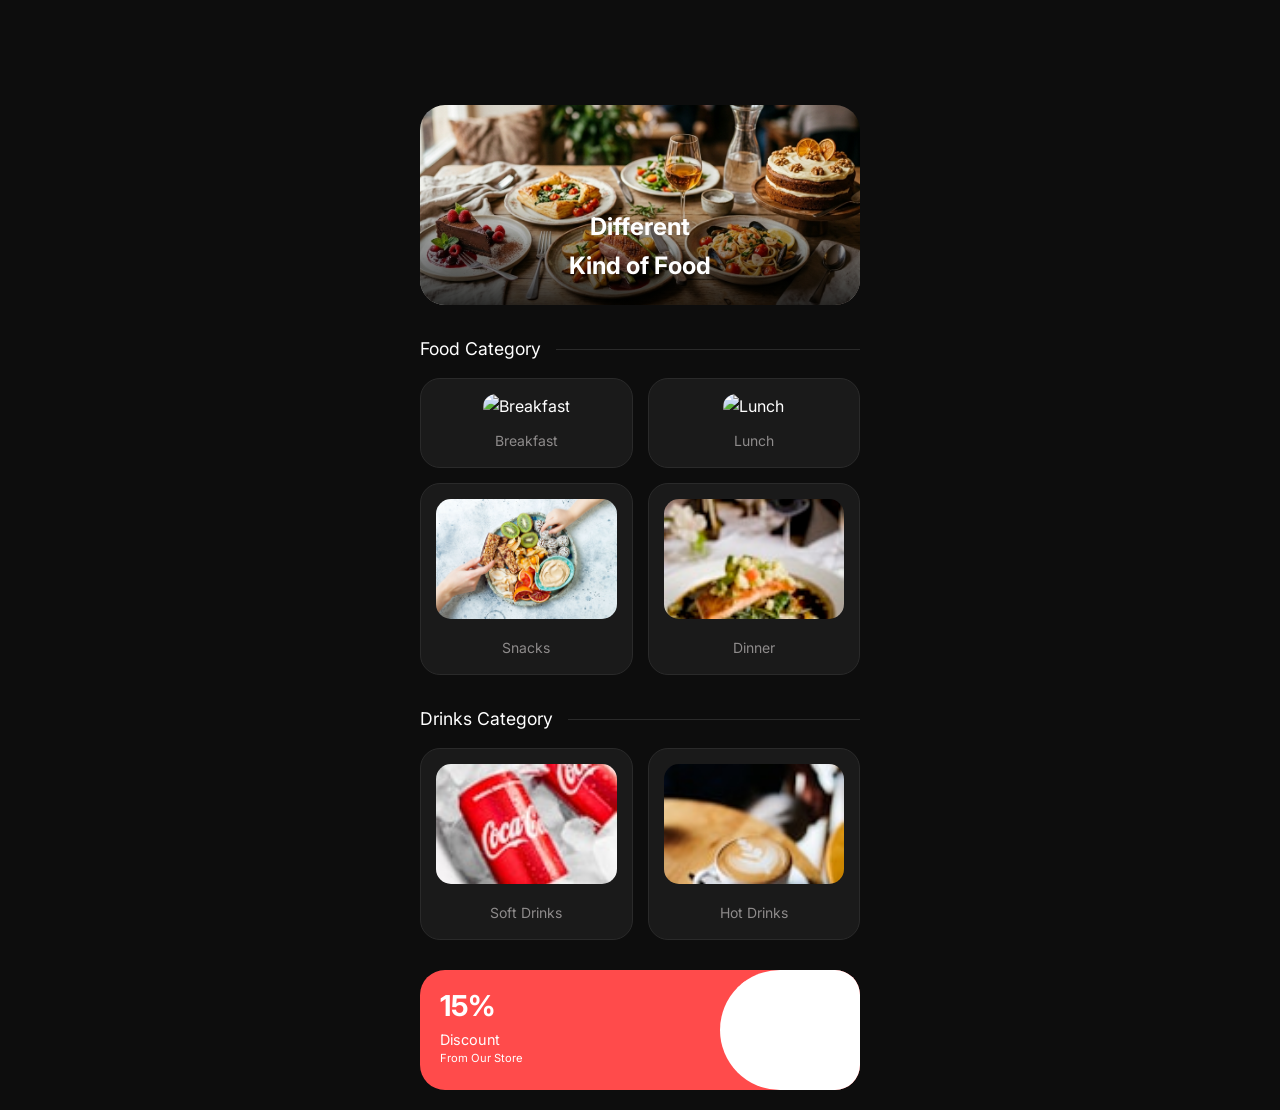
==== index.html @ 8e66bb7f "dashboard deleted" ====
<!DOCTYPE html>
<html lang="en">

<head>
    <meta charset="UTF-8">
    <meta name="viewport" content="width=device-width, initial-scale=1.0">
    <title>Food Bank - Digital Menu</title>
    <link rel="stylesheet" href="style.css">
</head>

<body>
    <div class="container">
        <header style="height: 60px;">
            <div class="back-icon" style="visibility: hidden;">←</div>
            <div class="logo-space" style="flex: 1;"></div>
            <div class="menu-space" style="width: 24px;"></div>
        </header>

        <section class="hero">
            <!-- Using the generated hero banner -->
            <img src="./assets/hero_food_banner.png" alt="Different Kind of Food">
            <div class="hero-overlay">
                <h1 class="hero-title">Different<br>Kind of Food</h1>
            </div>
        </section>

        <section class="category-section">
            <div class="section-title">Food Category</div>
            <!-- Breakfast & Lunch Row -->
            <div class="grid-wrapper two-cols" style="margin-bottom: 15px;">
                <div class="card food-item-grid" onclick="showModal('Breakfast')">
                    <img src="https://images.unsplash.com/photo-1533089860892-a7c6f0a88666?q=80&w=200&auto=format&fit=crop"
                        alt="Breakfast" class="img-fluid">
                    <p class="text-sm">Breakfast</p>
                </div>
                <div class="card food-item-grid" onclick="showModal('Lunch')">
                    <img src="https://images.unsplash.com/photo-1546069901-ba9599a7e63c?q=80&w=200&auto=format&fit=crop"
                        alt="Lunch" class="img-fluid">
                    <p class="text-sm">Lunch</p>
                </div>
            </div>
            <!-- Snacks & Dinner Row -->
            <div class="grid-wrapper two-cols">
                <div class="card food-item-grid" onclick="showModal('Snack')">
                    <img src="./Snack/1.jpg" alt="Snack" class="img-fluid">
                    <p class="text-sm">Snacks</p>
                </div>
                <div class="card food-item-grid" onclick="showModal('Dinner')">
                    <img src="./Dinner/1.jpg" alt="Dinner" class="img-fluid">
                    <p class="text-sm">Dinner</p>
                </div>
            </div>
        </section>

        <section class="category-section">
            <div class="section-title">Drinks Category</div>
            <div class="grid-wrapper two-cols">
                <div class="card food-item-grid" onclick="showModal('Soft Drinks')">
                    <img src="./Softdrink/1.jpg" alt="Soft" class="img-fluid">
                    <p class="text-sm">Soft Drinks</p>
                </div>
                <div class="card food-item-grid" onclick="showModal('Hot Drinks')">
                    <img src="./Hotdrink/1.jpg" alt="Hot" class="img-fluid">
                    <p class="text-sm">Hot Drinks</p>
                </div>
            </div>
        </section>
        <section class="discount-banner">
            <div class="discount-text">
                <h2>15%<br><span style="font-size: 0.9rem; font-weight: 400;">Discount</span></h2>
                <p style="font-size: 0.7rem;">From Our Store</p>
            </div>
            <div class="discount-img">
                <img src="https://images.unsplash.com/photo-1517741991040-91338b176129?q=80&w=200&auto=format&fit=crop"
                    alt="Pancakes">
            </div>
        </section>
    </div>

    <!-- Modal -->
    <div id="categoryModal" class="modal-overlay">
        <div class="modal-content">
            <span class="modal-close" onclick="closeModal()">&times;</span>
            <h2 id="modalTitle" class="modal-title">Category Title</h2>
            <div id="modalItems" class="modal-item-list">
                <!-- Items injected here -->
            </div>
        </div>
    </div>


    <script type="module">
        import { db, ref, push, set } from './firebase-config.js';

        const menuData = {
            'Breakfast': [
                { name: 'Classic Pancakes', price: '$12.00', img: './Breakfast/1.jpg' },
                { name: 'Omelet Special', price: '$10.00', img: './Breakfast/1.jpg' },
                { name: 'Omelet Special', price: '$10.00', img: './Breakfast/1.jpg' },
                { name: 'Omelet Special', price: '$10.00', img: './Breakfast/1.jpg' },
                { name: 'Omelet Special', price: '$10.00', img: './Breakfast/1.jpg' },
            ],
            'Lunch': [
                { name: 'Chicken Salad', price: '$15.00', img: './Lunch/1.jpg' },
                { name: 'Club Sandwich', price: '$14.00', img: './Lunch/1.jpg' },
                { name: 'Club Sandwich', price: '$14.00', img: './Lunch/1.jpg' },
                { name: 'Club Sandwich', price: '$14.00', img: './Lunch/1.jpg' },
                { name: 'Club Sandwich', price: '$14.00', img: './Lunch/1.jpg' },
            ],
            'Snack': [
                { name: 'French Fries', price: '$8.00', img: './Snack/1.jpg' },
                { name: 'Chicken Wings', price: '$12.00', img: './Snack/1.jpg' },
                { name: 'French Fries', price: '$8.00', img: './Snack/1.jpg' },
                { name: 'Chicken Wings', price: '$12.00', img: './Snack/1.jpg' },
                { name: 'French Fries', price: '$8.00', img: './Snack/1.jpg' },
                { name: 'Chicken Wings', price: '$12.00', img: './Snack/1.jpg' },
            ],
            'Dinner': [
                { name: 'Grilled Salmon', price: '$22.00', img: './Dinner/1.jpg' },
                { name: 'Steak Frites', price: '$28.00', img: './Dinner/1.jpg' },
                { name: 'Grilled Salmon', price: '$22.00', img: './Dinner/1.jpg' },
                { name: 'Steak Frites', price: '$28.00', img: './Dinner/1.jpg' },
                { name: 'Grilled Salmon', price: '$22.00', img: './Dinner/1.jpg' },
                { name: 'Steak Frites', price: '$28.00', img: './Dinner/1.jpg' },
            ],
            'Soft Drinks': [
                { name: 'Coca Cola', price: '$3.00', img: './Softdrink/1.jpg' },
                { name: 'Fresh Orange Juice', price: '$5.00', img: './Softdrink/1.jpg' },
                { name: 'Coca Cola', price: '$3.00', img: './Softdrink/1.jpg' },
                { name: 'Fresh Orange Juice', price: '$5.00', img: './Softdrink/1.jpg' },
                { name: 'Coca Cola', price: '$3.00', img: './Softdrink/1.jpg' },
                { name: 'Fresh Orange Juice', price: '$5.00', img: './Softdrink/1.jpg' },
            ],
            'Hot Drinks': [
                { name: 'Cappuccino', price: '$4.50', img: './Hotdrink/1.jpg' },
                { name: 'Earl Grey Tea', price: '$3.50', img: './Hotdrink/1.jpg' },
                { name: 'Cappuccino', price: '$4.50', img: './Hotdrink/1.jpg' },
                { name: 'Earl Grey Tea', price: '$3.50', img: './Hotdrink/1.jpg' },
                { name: 'Cappuccino', price: '$4.50', img: './Hotdrink/1.jpg' },
                { name: 'Earl Grey Tea', price: '$3.50', img: './Hotdrink/1.jpg' },
            ]
        };

        function showModal(category) {
            const modal = document.getElementById('categoryModal');
            const title = document.getElementById('modalTitle');
            const itemsContainer = document.getElementById('modalItems');

            title.innerText = category;
            itemsContainer.innerHTML = '';

            const items = menuData[category] || [];
            items.forEach(item => {
                const itemEl = document.createElement('div');
                itemEl.className = 'modal-item';
                itemEl.innerHTML = `
                    <img src="${item.img}" alt="${item.name}">
                    <div class="modal-item-info">
                        <p class="modal-item-name">${item.name}</p>
                        <p class="modal-item-price">${item.price}</p>
                    </div>
                    <button class="btn btn-primary btn-mini" style="width: auto;" onclick='placeOrder(${JSON.stringify(item)})'>Order</button>
                `;
                itemsContainer.appendChild(itemEl);
            });

            modal.style.display = 'flex';
        }

        async function placeOrder(item) {

            const orderNumber = Math.floor(1000 + Math.random() * 9000).toString();
            const order = {
                id: Date.now(),
                orderNumber: orderNumber,
                item: item.name,
                price: item.price,
                img: item.img,
                status: 'new',
                time: new Date().toLocaleTimeString(),
                timestamp: Date.now()
            };

            try {
                const ordersRef = ref(db, 'orders');
                const newOrderRef = push(ordersRef);
                await set(newOrderRef, order);

                showToast(`✅ Order #${orderNumber} placed successfully!`);
                closeModal();

            } catch (error) {
                console.error("Error placing order:", error);
                showToast("❌ Failed to place order.");
            }
        }

        function showToast(message) {
            let toast = document.querySelector('.order-toast');
            if (!toast) {
                toast = document.createElement('div');
                toast.className = 'order-toast';
                document.body.appendChild(toast);
            }
            toast.textContent = message;
            toast.classList.add('show');
            setTimeout(() => toast.classList.remove('show'), 3000);
        }


        function closeModal() {
            document.getElementById('categoryModal').style.display = 'none';
        }

        // Expose to global scope for HTML attributes
        window.showModal = showModal;
        window.placeOrder = placeOrder;
        window.closeModal = closeModal;


        // Close on overlay click
        window.onclick = function (event) {
            const modal = document.getElementById('categoryModal');
            if (event.target == modal) {
                closeModal();
            }
        }
    </script>
</body>

</html>
---- style.css ----
@import url('https://fonts.googleapis.com/css2?family=Inter:wght@300;400;500;600;700&display=swap');

:root {
    --bg-dark: #0D0D0D;
    --card-dark: #1A1A1A;
    --primary-red: #FF4B4B;
    --text-white: #FFFFFF;
    --text-gray: #8E8B8B;
    --border-color: #2A2A2A;
    --font-main: 'Inter', sans-serif;
}

* {
    margin: 0;
    padding: 0;
    box-sizing: border-box;
}

body {
    background-color: var(--bg-dark);
    color: var(--text-white);
    font-family: var(--font-main);
    line-height: 1.6;
    overflow-x: hidden;
    -webkit-font-smoothing: antialiased;
}

.container {
    max-width: 480px;
    margin: 0 auto;
    min-height: 100vh;
    padding: 20px;
    position: relative;
    background-color: var(--bg-dark);
}

/* Typography */
h1,
h2,
h3 {
    font-weight: 700;
}

.text-sm {
    font-size: 0.875rem;
    color: var(--text-gray);
}

/* Utilities */
.flex {
    display: flex;
}

.flex-col {
    flex-direction: column;
}

.justify-between {
    justify-content: space-between;
}

.align-center {
    align-items: center;
}

.gap-10 {
    gap: 10px;
}

.gap-20 {
    gap: 20px;
}

/* Buttons */
.btn {
    padding: 12px 24px;
    border-radius: 25px;
    border: none;
    cursor: pointer;
    font-weight: 600;
    transition: transform 0.2s, opacity 0.2s;
    text-align: center;
    width: 100%;
}

.btn:active {
    transform: scale(0.98);
}

.btn-primary {
    background-color: var(--primary-red);
    color: white;
}

.btn-secondary {
    background-color: white;
    color: var(--bg-dark);
}

.btn-mini {
    padding: 6px 12px;
    font-size: 0.75rem;
    width: auto;
}

/* Cards */
.card {
    background-color: var(--card-dark);
    border-radius: 20px;
    padding: 15px;
    border: 1px solid var(--border-color);
}

.img-fluid {
    width: 100%;
    height: auto;
    object-fit: cover;
    border-radius: 15px;
}

/* Header */
header {
    display: flex;
    justify-content: space-between;
    align-items: center;
    margin-bottom: 25px;
}

.menu-icon,
.back-icon {
    font-size: 1.5rem;
    cursor: pointer;
}

/* Hero Section */
.hero {
    position: relative;
    border-radius: 25px;
    overflow: hidden;
    margin-bottom: 30px;
    height: 200px;
}

.hero img {
    width: 100%;
    height: 100%;
    object-fit: cover;
}

.hero-overlay {
    position: absolute;
    bottom: 0;
    left: 0;
    right: 0;
    padding: 20px;
    background: linear-gradient(transparent, rgba(0, 0, 0, 0.8));
}

.hero-title {
    font-size: 1.5rem;
    text-align: center;
}

/* Category Grid */
.category-section {
    margin-bottom: 30px;
}

.section-title {
    font-size: 1.1rem;
    margin-bottom: 15px;
    display: flex;
    justify-content: space-between;
    align-items: center;
}

.section-title::after {
    content: '';
    flex: 1;
    height: 1px;
    background-color: var(--border-color);
    margin-left: 15px;
}

.grid-wrapper {
    display: grid;
    grid-template-columns: repeat(3, 1fr);
    gap: 15px;
}

.food-item-grid {
    text-align: center;
    transition: transform 0.3s ease, box-shadow 0.3s ease;
    cursor: pointer;
}

.food-item-grid:hover {
    transform: translateY(-5px);
    box-shadow: 0 10px 20px rgba(0, 0, 0, 0.3);
    border-color: var(--primary-red);
}

.food-item-grid img {
    height: 120px;
    margin-bottom: 10px;
    transition: transform 0.3s ease;
}

.food-item-grid:hover img {
    transform: scale(1.05);
}

/* List Items */
.list-wrapper {
    display: flex;
    flex-direction: column;
    gap: 20px;
}

.food-item-list {
    display: flex;
    gap: 15px;
    align-items: center;
}

.food-item-list img {
    width: 80px;
    height: 80px;
    border-radius: 12px;
}

.food-info {
    flex: 1;
}

.food-name {
    font-weight: 600;
    margin-bottom: 4px;
}

.price {
    font-weight: 700;
    margin-top: 8px;
}

/* Discount Banner */
.discount-banner {
    background-color: var(--primary-red);
    border-radius: 25px;
    padding: 0;
    margin-top: 30px;
    display: flex;
    overflow: hidden;
    height: 120px;
}

.discount-text {
    flex: 1;
    padding: 20px;
    display: flex;
    flex-direction: column;
    justify-content: center;
}

.discount-text h2 {
    font-size: 1.8rem;
    line-height: 1;
}

.discount-img {
    width: 140px;
    height: 100%;
    background-color: white;
    border-radius: 60px 0 0 60px;
    overflow: hidden;
}

.discount-img img {
    width: 100%;
    height: 100%;
    object-fit: cover;
}

/* Detail refinement */
.heart-icon {
    position: absolute;
    top: 10px;
    right: 10px;
    color: var(--primary-red);
    background: rgba(255, 255, 255, 0.9);
    width: 24px;
    height: 24px;
    border-radius: 50%;
    display: flex;
    align-items: center;
    justify-content: center;
    font-size: 0.8rem;
}

.food-item-grid {
    position: relative;
}

/* Modal Styling */
.modal-overlay {
    position: fixed;
    top: 0;
    left: 0;
    right: 0;
    bottom: 0;
    background: rgba(0, 0, 0, 0.85);
    backdrop-filter: blur(10px);
    z-index: 1000;
    display: none;
    align-items: center;
    justify-content: center;
    padding: 20px;
}

.modal-content {
    background: var(--card-dark);
    width: 100%;
    max-width: 400px;
    border-radius: 30px;
    border: 1px solid var(--border-color);
    padding: 25px;
    max-height: 80vh;
    overflow-y: auto;
    position: relative;
    animation: slideUp 0.3s ease-out;
}

@keyframes slideUp {
    from {
        transform: translateY(50px);
        opacity: 0;
    }

    to {
        transform: translateY(0);
        opacity: 1;
    }
}

.modal-close {
    position: absolute;
    top: 20px;
    right: 20px;
    font-size: 1.5rem;
    cursor: pointer;
    color: var(--text-gray);
}

.modal-title {
    font-size: 1.4rem;
    margin-bottom: 20px;
    color: var(--primary-red);
}

.modal-item-list {
    display: flex;
    flex-direction: column;
    gap: 15px;
}

.modal-item {
    background: rgba(255, 255, 255, 0.05);
    border-radius: 15px;
    padding: 12px;
    display: flex;
    gap: 12px;
    align-items: center;
}

.modal-item img {
    width: 60px;
    height: 60px;
    border-radius: 10px;
}

.modal-item-info {
    flex: 1;
}

.modal-item-name {
    font-weight: 600;
    font-size: 0.95rem;
}

.modal-item-price {
    font-weight: 700;
    color: var(--primary-red);
    margin-top: 2px;
}

/* Category specific grid adjustment */
.grid-wrapper.four-cols {
    grid-template-columns: repeat(4, 1fr);
}

.grid-wrapper.two-cols {
    grid-template-columns: repeat(2, 1fr);
}
/* Toast */
.order-toast {
    position: fixed;
    bottom: 30px;
    left: 50%;
    transform: translateX(-50%) translateY(100px);
    background: var(--primary-red);
    color: var(--text-white);
    padding: 12px 24px;
    border-radius: 50px;
    font-size: 0.85rem;
    font-weight: 600;
    box-shadow: 0 8px 30px rgba(0, 0, 0, 0.4);
    z-index: 10000;
    opacity: 0;
    transition: all 0.4s cubic-bezier(0.4, 0, 0.2, 1);
    white-space: nowrap;
}

.order-toast.show {
    transform: translateX(-50%) translateY(0);
    opacity: 1;
}
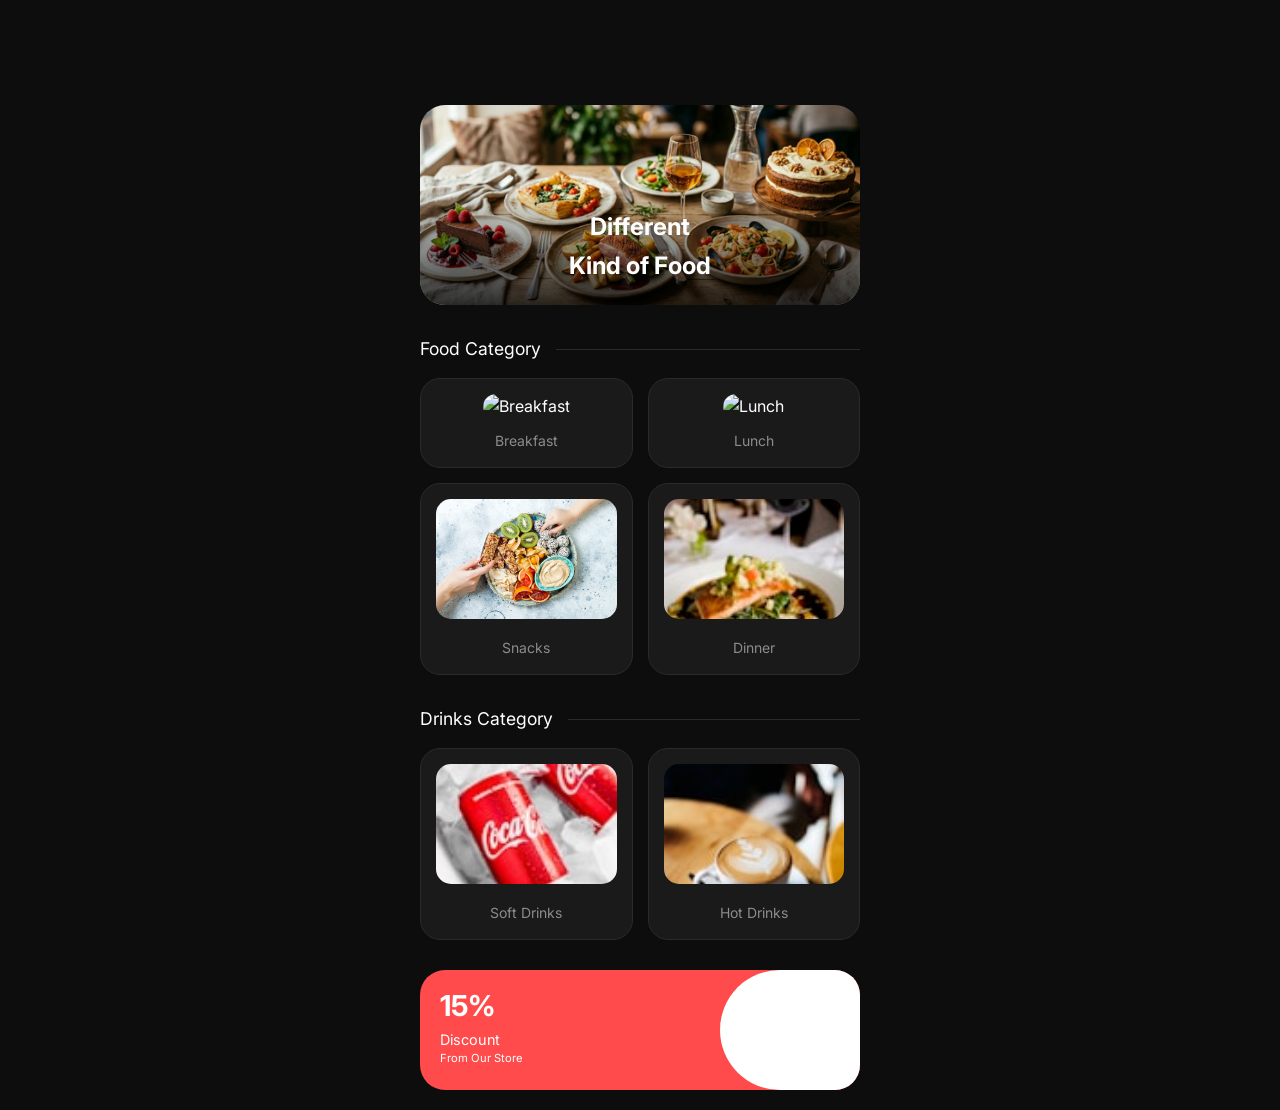
==== commit 2c7b287b: "layout speed" ====
--- a/index.html
+++ b/index.html
@@ -5,6 +5,9 @@
     <meta charset="UTF-8">
     <meta name="viewport" content="width=device-width, initial-scale=1.0">
     <title>Food Bank - Digital Menu</title>
+    <link rel="preconnect" href="https://fonts.googleapis.com">
+    <link rel="preconnect" href="https://fonts.gstatic.com" crossorigin>
+    <link rel="preconnect" href="https://images.unsplash.com">
     <link rel="stylesheet" href="style.css">
 </head>
 
@@ -18,7 +21,7 @@
 
         <section class="hero">
             <!-- Using the generated hero banner -->
-            <img src="./assets/hero_food_banner.png" alt="Different Kind of Food">
+            <img src="./assets/hero_food_banner.jpg" alt="Different Kind of Food" fetchpriority="high">
             <div class="hero-overlay">
                 <h1 class="hero-title">Different<br>Kind of Food</h1>
             </div>
@@ -30,23 +33,23 @@
             <div class="grid-wrapper two-cols" style="margin-bottom: 15px;">
                 <div class="card food-item-grid" onclick="showModal('Breakfast')">
                     <img src="https://images.unsplash.com/photo-1533089860892-a7c6f0a88666?q=80&w=200&auto=format&fit=crop"
-                        alt="Breakfast" class="img-fluid">
+                        alt="Breakfast" class="img-fluid" loading="lazy">
                     <p class="text-sm">Breakfast</p>
                 </div>
                 <div class="card food-item-grid" onclick="showModal('Lunch')">
                     <img src="https://images.unsplash.com/photo-1546069901-ba9599a7e63c?q=80&w=200&auto=format&fit=crop"
-                        alt="Lunch" class="img-fluid">
+                        alt="Lunch" class="img-fluid" loading="lazy">
                     <p class="text-sm">Lunch</p>
                 </div>
             </div>
             <!-- Snacks & Dinner Row -->
             <div class="grid-wrapper two-cols">
                 <div class="card food-item-grid" onclick="showModal('Snack')">
-                    <img src="./Snack/1.jpg" alt="Snack" class="img-fluid">
+                    <img src="./Snack/1.jpg" alt="Snack" class="img-fluid" loading="lazy">
                     <p class="text-sm">Snacks</p>
                 </div>
                 <div class="card food-item-grid" onclick="showModal('Dinner')">
-                    <img src="./Dinner/1.jpg" alt="Dinner" class="img-fluid">
+                    <img src="./Dinner/1.jpg" alt="Dinner" class="img-fluid" loading="lazy">
                     <p class="text-sm">Dinner</p>
                 </div>
             </div>
@@ -56,11 +59,11 @@
             <div class="section-title">Drinks Category</div>
             <div class="grid-wrapper two-cols">
                 <div class="card food-item-grid" onclick="showModal('Soft Drinks')">
-                    <img src="./Softdrink/1.jpg" alt="Soft" class="img-fluid">
+                    <img src="./Softdrink/1.jpg" alt="Soft" class="img-fluid" loading="lazy">
                     <p class="text-sm">Soft Drinks</p>
                 </div>
                 <div class="card food-item-grid" onclick="showModal('Hot Drinks')">
-                    <img src="./Hotdrink/1.jpg" alt="Hot" class="img-fluid">
+                    <img src="./Hotdrink/1.jpg" alt="Hot" class="img-fluid" loading="lazy">
                     <p class="text-sm">Hot Drinks</p>
                 </div>
             </div>
@@ -72,7 +75,7 @@
             </div>
             <div class="discount-img">
                 <img src="https://images.unsplash.com/photo-1517741991040-91338b176129?q=80&w=200&auto=format&fit=crop"
-                    alt="Pancakes">
+                    alt="Pancakes" loading="lazy">
             </div>
         </section>
     </div>
@@ -154,7 +157,7 @@
                 const itemEl = document.createElement('div');
                 itemEl.className = 'modal-item';
                 itemEl.innerHTML = `
-                    <img src="${item.img}" alt="${item.name}">
+                    <img src="${item.img}" alt="${item.name}" loading="lazy">
                     <div class="modal-item-info">
                         <p class="modal-item-name">${item.name}</p>
                         <p class="modal-item-price">${item.price}</p>
--- a/style.css
+++ b/style.css
@@ -1,4 +1,4 @@
-@import url('https://fonts.googleapis.com/css2?family=Inter:wght@300;400;500;600;700&display=swap');
+@import url('https://fonts.googleapis.com/css2?family=Inter:wght@300;400;500;600;700&display=swap&font-display=swap');
 
 :root {
     --bg-dark: #0D0D0D;
@@ -401,6 +401,7 @@
 .grid-wrapper.two-cols {
     grid-template-columns: repeat(2, 1fr);
 }
+
 /* Toast */
 .order-toast {
     position: fixed;
@@ -423,4 +424,4 @@
 .order-toast.show {
     transform: translateX(-50%) translateY(0);
     opacity: 1;
-}
+}
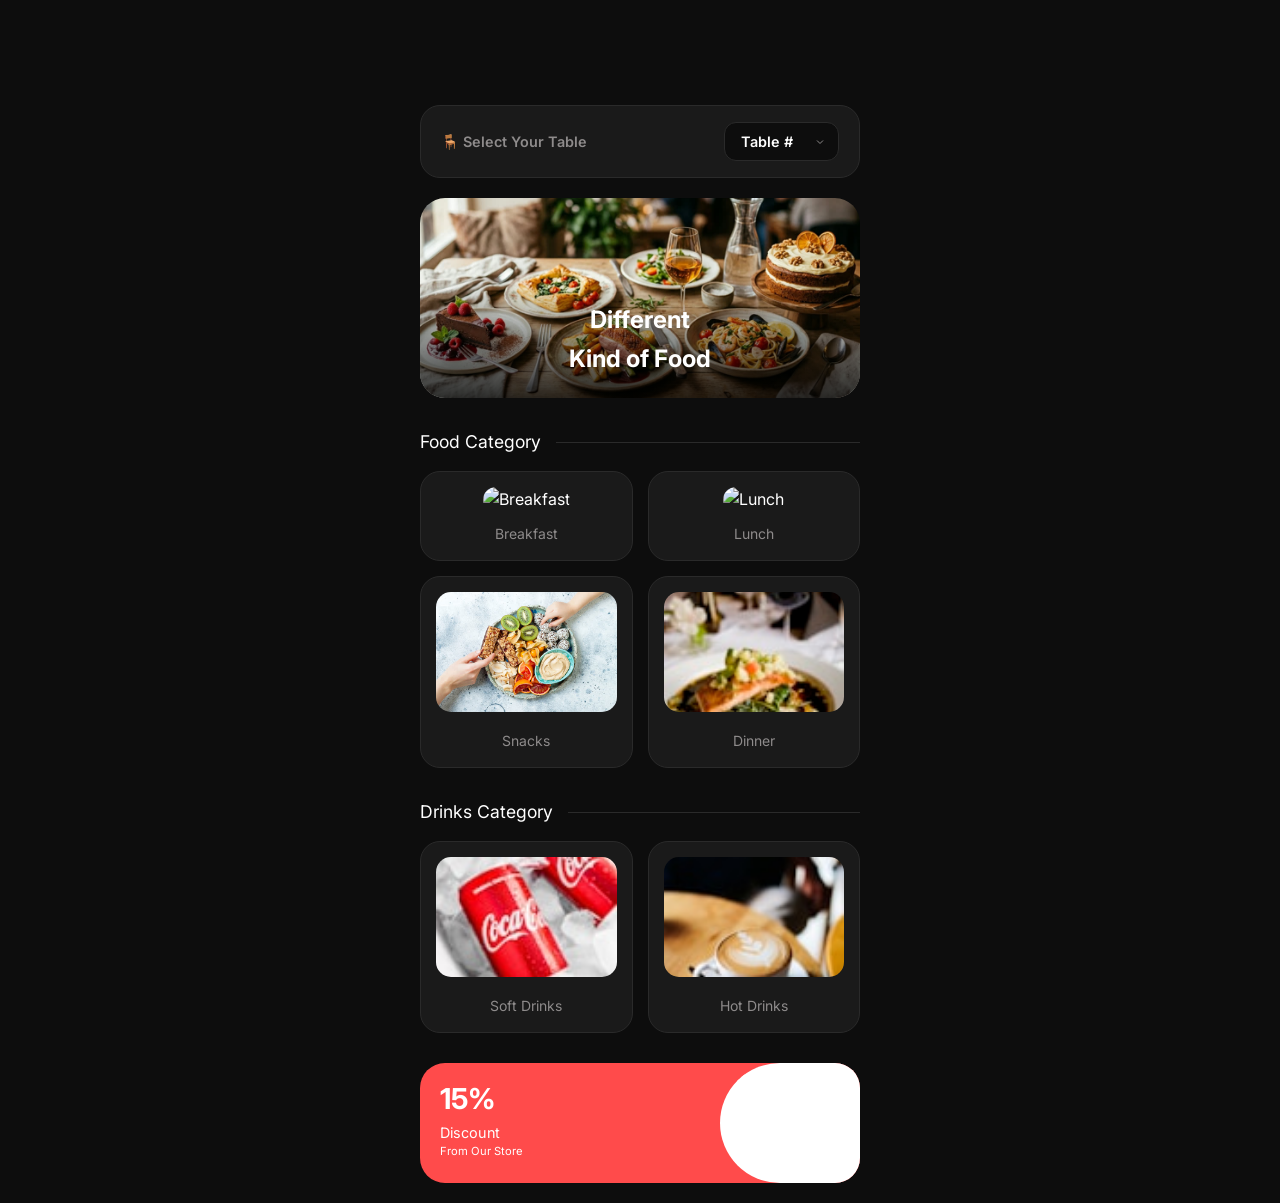
==== commit 22a9d1e2: "index_modified Added a table number selector and updated menu item prices to Birr." ====
--- a/index.html
+++ b/index.html
@@ -5,6 +5,7 @@
     <meta charset="UTF-8">
     <meta name="viewport" content="width=device-width, initial-scale=1.0">
     <title>Food Bank - Digital Menu</title>
+    <meta name="description" content="Food Bank digital menu. Browse categories, build your order, and track it live.">
     <link rel="preconnect" href="https://fonts.googleapis.com">
     <link rel="preconnect" href="https://fonts.gstatic.com" crossorigin>
     <link rel="preconnect" href="https://images.unsplash.com">
@@ -18,6 +19,34 @@
             <div class="logo-space" style="flex: 1;"></div>
             <div class="menu-space" style="width: 24px;"></div>
         </header>
+
+        <!-- Table Number Selector -->
+        <div class="table-selector" id="tableSelector">
+            <div class="table-selector-label">🪑 Select Your Table</div>
+            <select id="tableNumber">
+                <option value="" disabled selected>Table #</option>
+                <option value="1">Table 1</option>
+                <option value="2">Table 2</option>
+                <option value="3">Table 3</option>
+                <option value="4">Table 4</option>
+                <option value="5">Table 5</option>
+                <option value="6">Table 6</option>
+                <option value="7">Table 7</option>
+                <option value="8">Table 8</option>
+                <option value="9">Table 9</option>
+                <option value="10">Table 10</option>
+                <option value="11">Table 11</option>
+                <option value="12">Table 12</option>
+                <option value="13">Table 13</option>
+                <option value="14">Table 14</option>
+                <option value="15">Table 15</option>
+                <option value="16">Table 16</option>
+                <option value="17">Table 17</option>
+                <option value="18">Table 18</option>
+                <option value="19">Table 19</option>
+                <option value="20">Table 20</option>
+            </select>
+        </div>
 
         <section class="hero">
             <!-- Using the generated hero banner -->
@@ -91,59 +120,108 @@
         </div>
     </div>
 
+    <!-- Floating Cart Button -->
+    <button class="cart-fab" id="cartFab" onclick="openSummary()">
+        <span class="cart-fab-badge" id="cartCount">0</span>
+        <span id="cartFabText">View Cart — 0.00 Birr</span>
+    </button>
+
+    <!-- Order Summary Overlay -->
+    <div class="order-summary-overlay" id="summaryOverlay">
+        <div class="order-summary-panel">
+            <div class="summary-header">
+                <h2>Order Summary</h2>
+                <button class="summary-close" onclick="closeSummary()">&times;</button>
+            </div>
+            <div class="summary-table-info">
+                🪑 Delivering to <span class="summary-table-num" id="summaryTableNum">—</span>
+            </div>
+            <div class="summary-items" id="summaryItems">
+                <!-- Items injected -->
+            </div>
+            <div class="summary-footer">
+                <div class="summary-price-row">
+                    <span>Subtotal</span>
+                    <span id="summarySubtotal">0.00 Birr</span>
+                </div>
+                <div class="summary-price-total">
+                    <span>Total</span>
+                    <span class="total-val" id="summaryTotal">0.00 Birr</span>
+                </div>
+                <button class="summary-place-btn" id="placeOrderBtn" onclick="placeFullOrder()">
+                    Place Order
+                </button>
+            </div>
+        </div>
+    </div>
 
     <script type="module">
         import { db, ref, push, set } from './firebase-config.js';
 
+        // ===== MENU DATA (prices in Birr) =====
         const menuData = {
             'Breakfast': [
-                { name: 'Classic Pancakes', price: '$12.00', img: './Breakfast/1.jpg' },
-                { name: 'Omelet Special', price: '$10.00', img: './Breakfast/1.jpg' },
-                { name: 'Omelet Special', price: '$10.00', img: './Breakfast/1.jpg' },
-                { name: 'Omelet Special', price: '$10.00', img: './Breakfast/1.jpg' },
-                { name: 'Omelet Special', price: '$10.00', img: './Breakfast/1.jpg' },
+                { name: 'Classic Pancakes', price: 350, img: './Breakfast/1.jpg' },
+                { name: 'Omelet Special', price: 280, img: './Breakfast/1.jpg' },
+                { name: 'French Toast', price: 300, img: './Breakfast/1.jpg' },
+                { name: 'Egg Benedict', price: 320, img: './Breakfast/1.jpg' },
+                { name: 'Breakfast Platter', price: 450, img: './Breakfast/1.jpg' },
             ],
             'Lunch': [
-                { name: 'Chicken Salad', price: '$15.00', img: './Lunch/1.jpg' },
-                { name: 'Club Sandwich', price: '$14.00', img: './Lunch/1.jpg' },
-                { name: 'Club Sandwich', price: '$14.00', img: './Lunch/1.jpg' },
-                { name: 'Club Sandwich', price: '$14.00', img: './Lunch/1.jpg' },
-                { name: 'Club Sandwich', price: '$14.00', img: './Lunch/1.jpg' },
+                { name: 'Chicken Salad', price: 420, img: './Lunch/1.jpg' },
+                { name: 'Club Sandwich', price: 380, img: './Lunch/1.jpg' },
+                { name: 'Beef Burger', price: 450, img: './Lunch/1.jpg' },
+                { name: 'Pasta Bolognese', price: 400, img: './Lunch/1.jpg' },
+                { name: 'Grilled Wrap', price: 350, img: './Lunch/1.jpg' },
             ],
             'Snack': [
-                { name: 'French Fries', price: '$8.00', img: './Snack/1.jpg' },
-                { name: 'Chicken Wings', price: '$12.00', img: './Snack/1.jpg' },
-                { name: 'French Fries', price: '$8.00', img: './Snack/1.jpg' },
-                { name: 'Chicken Wings', price: '$12.00', img: './Snack/1.jpg' },
-                { name: 'French Fries', price: '$8.00', img: './Snack/1.jpg' },
-                { name: 'Chicken Wings', price: '$12.00', img: './Snack/1.jpg' },
+                { name: 'French Fries', price: 180, img: './Snack/1.jpg' },
+                { name: 'Chicken Wings', price: 320, img: './Snack/1.jpg' },
+                { name: 'Mozzarella Sticks', price: 250, img: './Snack/1.jpg' },
+                { name: 'Nachos', price: 280, img: './Snack/1.jpg' },
+                { name: 'Spring Rolls', price: 220, img: './Snack/1.jpg' },
+                { name: 'Onion Rings', price: 200, img: './Snack/1.jpg' },
             ],
             'Dinner': [
-                { name: 'Grilled Salmon', price: '$22.00', img: './Dinner/1.jpg' },
-                { name: 'Steak Frites', price: '$28.00', img: './Dinner/1.jpg' },
-                { name: 'Grilled Salmon', price: '$22.00', img: './Dinner/1.jpg' },
-                { name: 'Steak Frites', price: '$28.00', img: './Dinner/1.jpg' },
-                { name: 'Grilled Salmon', price: '$22.00', img: './Dinner/1.jpg' },
-                { name: 'Steak Frites', price: '$28.00', img: './Dinner/1.jpg' },
+                { name: 'Grilled Salmon', price: 650, img: './Dinner/1.jpg' },
+                { name: 'Steak Frites', price: 780, img: './Dinner/1.jpg' },
+                { name: 'Lamb Chops', price: 720, img: './Dinner/1.jpg' },
+                { name: 'Chicken Alfredo', price: 550, img: './Dinner/1.jpg' },
+                { name: 'Seafood Platter', price: 850, img: './Dinner/1.jpg' },
+                { name: 'Veggie Bowl', price: 400, img: './Dinner/1.jpg' },
             ],
             'Soft Drinks': [
-                { name: 'Coca Cola', price: '$3.00', img: './Softdrink/1.jpg' },
-                { name: 'Fresh Orange Juice', price: '$5.00', img: './Softdrink/1.jpg' },
-                { name: 'Coca Cola', price: '$3.00', img: './Softdrink/1.jpg' },
-                { name: 'Fresh Orange Juice', price: '$5.00', img: './Softdrink/1.jpg' },
-                { name: 'Coca Cola', price: '$3.00', img: './Softdrink/1.jpg' },
-                { name: 'Fresh Orange Juice', price: '$5.00', img: './Softdrink/1.jpg' },
+                { name: 'Coca Cola', price: 80, img: './Softdrink/1.jpg' },
+                { name: 'Fresh Orange Juice', price: 120, img: './Softdrink/1.jpg' },
+                { name: 'Sprite', price: 80, img: './Softdrink/1.jpg' },
+                { name: 'Mango Smoothie', price: 150, img: './Softdrink/1.jpg' },
+                { name: 'Lemonade', price: 100, img: './Softdrink/1.jpg' },
+                { name: 'Iced Tea', price: 90, img: './Softdrink/1.jpg' },
             ],
             'Hot Drinks': [
-                { name: 'Cappuccino', price: '$4.50', img: './Hotdrink/1.jpg' },
-                { name: 'Earl Grey Tea', price: '$3.50', img: './Hotdrink/1.jpg' },
-                { name: 'Cappuccino', price: '$4.50', img: './Hotdrink/1.jpg' },
-                { name: 'Earl Grey Tea', price: '$3.50', img: './Hotdrink/1.jpg' },
-                { name: 'Cappuccino', price: '$4.50', img: './Hotdrink/1.jpg' },
-                { name: 'Earl Grey Tea', price: '$3.50', img: './Hotdrink/1.jpg' },
+                { name: 'Cappuccino', price: 120, img: './Hotdrink/1.jpg' },
+                { name: 'Earl Grey Tea', price: 90, img: './Hotdrink/1.jpg' },
+                { name: 'Espresso', price: 80, img: './Hotdrink/1.jpg' },
+                { name: 'Latte', price: 130, img: './Hotdrink/1.jpg' },
+                { name: 'Hot Chocolate', price: 140, img: './Hotdrink/1.jpg' },
+                { name: 'Macchiato', price: 100, img: './Hotdrink/1.jpg' },
             ]
         };
 
+        // ===== CART STATE =====
+        let cart = []; // Array of { name, price, img, quantity }
+
+        // Restore table from session
+        const savedTable = sessionStorage.getItem('tableNumber');
+        if (savedTable) {
+            document.getElementById('tableNumber').value = savedTable;
+        }
+
+        document.getElementById('tableNumber').addEventListener('change', (e) => {
+            sessionStorage.setItem('tableNumber', e.target.value);
+        });
+
+        // ===== MODAL =====
         function showModal(category) {
             const modal = document.getElementById('categoryModal');
             const title = document.getElementById('modalTitle');
@@ -154,15 +232,23 @@
 
             const items = menuData[category] || [];
             items.forEach(item => {
+                // Check if already in cart
+                const cartItem = cart.find(c => c.name === item.name && c.img === item.img);
+                const qty = cartItem ? cartItem.quantity : 0;
+
                 const itemEl = document.createElement('div');
                 itemEl.className = 'modal-item';
                 itemEl.innerHTML = `
                     <img src="${item.img}" alt="${item.name}" loading="lazy">
                     <div class="modal-item-info">
                         <p class="modal-item-name">${item.name}</p>
-                        <p class="modal-item-price">${item.price}</p>
+                        <p class="modal-item-price">${item.price.toFixed(2)} Birr</p>
                     </div>
-                    <button class="btn btn-primary btn-mini" style="width: auto;" onclick='placeOrder(${JSON.stringify(item)})'>Order</button>
+                    <div class="qty-controls">
+                        <button class="qty-btn" onclick="changeQty('${item.name}', ${item.price}, '${item.img}', -1, this)">−</button>
+                        <span class="qty-value">${qty}</span>
+                        <button class="qty-btn" onclick="changeQty('${item.name}', ${item.price}, '${item.img}', 1, this)">+</button>
+                    </div>
                 `;
                 itemsContainer.appendChild(itemEl);
             });
@@ -170,15 +256,114 @@
             modal.style.display = 'flex';
         }
 
-        async function placeOrder(item) {
+        // ===== QUANTITY CONTROL =====
+        function changeQty(name, price, img, delta, btnEl) {
+            let item = cart.find(c => c.name === name && c.img === img);
+
+            if (item) {
+                item.quantity += delta;
+                if (item.quantity <= 0) {
+                    cart = cart.filter(c => c !== item);
+                }
+            } else if (delta > 0) {
+                cart.push({ name, price, img, quantity: 1 });
+            }
+
+            // Update the qty display in the modal row
+            const qtySpan = btnEl.parentElement.querySelector('.qty-value');
+            const currentItem = cart.find(c => c.name === name && c.img === img);
+            qtySpan.textContent = currentItem ? currentItem.quantity : 0;
+
+            updateCartFab();
+        }
+
+        // ===== UPDATE CART FAB =====
+        function updateCartFab() {
+            const fab = document.getElementById('cartFab');
+            const countEl = document.getElementById('cartCount');
+            const textEl = document.getElementById('cartFabText');
+
+            const totalItems = cart.reduce((sum, item) => sum + item.quantity, 0);
+            const totalPrice = cart.reduce((sum, item) => sum + (item.price * item.quantity), 0);
+
+            countEl.textContent = totalItems;
+            textEl.textContent = `View Cart — ${totalPrice.toFixed(2)} Birr`;
+
+            if (totalItems > 0) {
+                fab.classList.add('visible');
+            } else {
+                fab.classList.remove('visible');
+            }
+        }
+
+        // ===== SUMMARY =====
+        function openSummary() {
+            if (cart.length === 0) return;
+
+            const tableNum = document.getElementById('tableNumber').value;
+            document.getElementById('summaryTableNum').textContent = tableNum ? `Table ${tableNum}` : 'Not selected';
+
+            const itemsEl = document.getElementById('summaryItems');
+            itemsEl.innerHTML = '';
+
+            let subtotal = 0;
+            cart.forEach(item => {
+                const itemTotal = item.price * item.quantity;
+                subtotal += itemTotal;
+                itemsEl.innerHTML += `
+                    <div class="summary-item">
+                        <img src="${item.img}" alt="${item.name}" class="summary-item-img">
+                        <div class="summary-item-info">
+                            <div class="summary-item-name">${item.name}</div>
+                            <div class="summary-item-meta">${item.quantity}x @ ${item.price.toFixed(2)} Birr</div>
+                        </div>
+                        <div class="summary-item-total">${itemTotal.toFixed(2)} Birr</div>
+                    </div>
+                `;
+            });
+
+            document.getElementById('summarySubtotal').textContent = `${subtotal.toFixed(2)} Birr`;
+            document.getElementById('summaryTotal').textContent = `${subtotal.toFixed(2)} Birr`;
+
+            document.getElementById('summaryOverlay').classList.add('open');
+        }
+
+        function closeSummary() {
+            document.getElementById('summaryOverlay').classList.remove('open');
+        }
+
+        // ===== PLACE ORDER =====
+        async function placeFullOrder() {
+            const tableNum = document.getElementById('tableNumber').value;
+            if (!tableNum) {
+                showToast('⚠️ Please select a table number first!');
+                closeSummary();
+                document.getElementById('tableNumber').focus();
+                return;
+            }
+
+            if (cart.length === 0) {
+                showToast('⚠️ Your cart is empty!');
+                return;
+            }
+
+            const btn = document.getElementById('placeOrderBtn');
+            btn.disabled = true;
+            btn.textContent = 'Placing Order...';
 
             const orderNumber = Math.floor(1000 + Math.random() * 9000).toString();
+            const totalPrice = cart.reduce((sum, item) => sum + (item.price * item.quantity), 0);
+
             const order = {
-                id: Date.now(),
                 orderNumber: orderNumber,
-                item: item.name,
-                price: item.price,
-                img: item.img,
+                tableNumber: parseInt(tableNum),
+                items: cart.map(item => ({
+                    name: item.name,
+                    price: item.price,
+                    img: item.img,
+                    quantity: item.quantity
+                })),
+                totalPrice: totalPrice,
                 status: 'new',
                 time: new Date().toLocaleTimeString(),
                 timestamp: Date.now()
@@ -189,15 +374,31 @@
                 const newOrderRef = push(ordersRef);
                 await set(newOrderRef, order);
 
+                const orderKey = newOrderRef.key;
+
                 showToast(`✅ Order #${orderNumber} placed successfully!`);
+
+                // Clear cart
+                cart = [];
+                updateCartFab();
+                closeSummary();
                 closeModal();
+
+                // Redirect to tracking page
+                setTimeout(() => {
+                    window.location.href = `track.html#${orderKey}`;
+                }, 1500);
 
             } catch (error) {
                 console.error("Error placing order:", error);
-                showToast("❌ Failed to place order.");
-            }
-        }
-
+                showToast("❌ Failed to place order. Please try again.");
+            } finally {
+                btn.disabled = false;
+                btn.textContent = 'Place Order';
+            }
+        }
+
+        // ===== TOAST =====
         function showToast(message) {
             let toast = document.querySelector('.order-toast');
             if (!toast) {
@@ -210,25 +411,30 @@
             setTimeout(() => toast.classList.remove('show'), 3000);
         }
 
-
         function closeModal() {
             document.getElementById('categoryModal').style.display = 'none';
         }
 
         // Expose to global scope for HTML attributes
         window.showModal = showModal;
-        window.placeOrder = placeOrder;
+        window.changeQty = changeQty;
         window.closeModal = closeModal;
-
-
-        // Close on overlay click
+        window.openSummary = openSummary;
+        window.closeSummary = closeSummary;
+        window.placeFullOrder = placeFullOrder;
+
+        // Close modal on overlay click
         window.onclick = function (event) {
             const modal = document.getElementById('categoryModal');
             if (event.target == modal) {
                 closeModal();
             }
+            const summary = document.getElementById('summaryOverlay');
+            if (event.target == summary) {
+                closeSummary();
+            }
         }
     </script>
 </body>
 
-</html>+</html>
--- a/style.css
+++ b/style.css
@@ -424,4 +424,330 @@
 .order-toast.show {
     transform: translateX(-50%) translateY(0);
     opacity: 1;
-}+}
+
+/* ========== TABLE SELECTOR ========== */
+.table-selector {
+    background: var(--card-dark);
+    border: 1px solid var(--border-color);
+    border-radius: 20px;
+    padding: 16px 20px;
+    margin-bottom: 20px;
+    display: flex;
+    align-items: center;
+    justify-content: space-between;
+    gap: 12px;
+}
+
+.table-selector-label {
+    font-size: 0.9rem;
+    font-weight: 600;
+    color: var(--text-gray);
+    display: flex;
+    align-items: center;
+    gap: 8px;
+}
+
+.table-selector select {
+    background: var(--bg-dark);
+    color: var(--text-white);
+    border: 1px solid var(--border-color);
+    border-radius: 12px;
+    padding: 10px 16px;
+    font-family: var(--font-main);
+    font-size: 0.9rem;
+    font-weight: 600;
+    cursor: pointer;
+    outline: none;
+    transition: border-color 0.2s;
+    appearance: none;
+    -webkit-appearance: none;
+    background-image: url("data:image/svg+xml,%3Csvg xmlns='http://www.w3.org/2000/svg' width='12' height='12' viewBox='0 0 24 24' fill='none' stroke='%238E8B8B' stroke-width='2'%3E%3Cpath d='M6 9l6 6 6-6'/%3E%3C/svg%3E");
+    background-repeat: no-repeat;
+    background-position: right 12px center;
+    padding-right: 36px;
+}
+
+.table-selector select:focus {
+    border-color: var(--primary-red);
+}
+
+/* ========== QUANTITY CONTROLS ========== */
+.qty-controls {
+    display: flex;
+    align-items: center;
+    gap: 8px;
+}
+
+.qty-btn {
+    width: 30px;
+    height: 30px;
+    border-radius: 8px;
+    border: 1px solid var(--border-color);
+    background: var(--bg-dark);
+    color: var(--text-white);
+    font-size: 1rem;
+    font-weight: 700;
+    cursor: pointer;
+    display: flex;
+    align-items: center;
+    justify-content: center;
+    transition: all 0.2s;
+    font-family: var(--font-main);
+}
+
+.qty-btn:hover {
+    border-color: var(--primary-red);
+    background: rgba(255, 75, 75, 0.1);
+}
+
+.qty-btn:active {
+    transform: scale(0.92);
+}
+
+.qty-value {
+    font-weight: 700;
+    font-size: 0.9rem;
+    min-width: 20px;
+    text-align: center;
+}
+
+/* ========== FLOATING CART BUTTON ========== */
+.cart-fab {
+    position: fixed;
+    bottom: 24px;
+    left: 50%;
+    transform: translateX(-50%) translateY(100px);
+    background: linear-gradient(135deg, var(--primary-red), #e03e3e);
+    color: white;
+    border: none;
+    border-radius: 20px;
+    padding: 14px 28px;
+    font-family: var(--font-main);
+    font-size: 0.95rem;
+    font-weight: 700;
+    cursor: pointer;
+    z-index: 500;
+    display: flex;
+    align-items: center;
+    gap: 12px;
+    box-shadow: 0 8px 30px rgba(255, 75, 75, 0.4);
+    transition: all 0.4s cubic-bezier(0.4, 0, 0.2, 1);
+    opacity: 0;
+    max-width: 440px;
+    width: calc(100% - 48px);
+    justify-content: center;
+}
+
+.cart-fab.visible {
+    transform: translateX(-50%) translateY(0);
+    opacity: 1;
+}
+
+.cart-fab:hover {
+    box-shadow: 0 12px 40px rgba(255, 75, 75, 0.5);
+}
+
+.cart-fab:active {
+    transform: translateX(-50%) scale(0.97);
+}
+
+.cart-fab-badge {
+    background: white;
+    color: var(--primary-red);
+    width: 24px;
+    height: 24px;
+    border-radius: 50%;
+    display: flex;
+    align-items: center;
+    justify-content: center;
+    font-size: 0.75rem;
+    font-weight: 800;
+}
+
+/* ========== ORDER SUMMARY OVERLAY ========== */
+.order-summary-overlay {
+    position: fixed;
+    top: 0; left: 0; right: 0; bottom: 0;
+    background: rgba(0, 0, 0, 0.9);
+    backdrop-filter: blur(12px);
+    z-index: 2000;
+    display: none;
+    align-items: flex-end;
+    justify-content: center;
+}
+
+.order-summary-overlay.open {
+    display: flex;
+}
+
+.order-summary-panel {
+    background: var(--card-dark);
+    width: 100%;
+    max-width: 480px;
+    border-radius: 30px 30px 0 0;
+    border: 1px solid var(--border-color);
+    border-bottom: none;
+    max-height: 85vh;
+    overflow-y: auto;
+    animation: summarySlideUp 0.35s ease-out;
+}
+
+@keyframes summarySlideUp {
+    from { transform: translateY(100%); }
+    to { transform: translateY(0); }
+}
+
+.summary-header {
+    padding: 24px 24px 16px;
+    display: flex;
+    justify-content: space-between;
+    align-items: center;
+    border-bottom: 1px solid var(--border-color);
+    position: sticky;
+    top: 0;
+    background: var(--card-dark);
+    border-radius: 30px 30px 0 0;
+    z-index: 1;
+}
+
+.summary-header h2 {
+    font-size: 1.2rem;
+    font-weight: 800;
+}
+
+.summary-close {
+    width: 36px;
+    height: 36px;
+    border-radius: 50%;
+    border: 1px solid var(--border-color);
+    background: transparent;
+    color: var(--text-gray);
+    font-size: 1.3rem;
+    cursor: pointer;
+    display: flex;
+    align-items: center;
+    justify-content: center;
+    transition: all 0.2s;
+}
+
+.summary-close:hover { border-color: var(--primary-red); color: var(--primary-red); }
+
+.summary-table-info {
+    padding: 16px 24px;
+    display: flex;
+    align-items: center;
+    gap: 10px;
+    font-size: 0.9rem;
+    color: var(--text-gray);
+    border-bottom: 1px solid var(--border-color);
+}
+
+.summary-table-num {
+    background: var(--primary-red);
+    color: white;
+    padding: 4px 12px;
+    border-radius: 12px;
+    font-weight: 700;
+    font-size: 0.8rem;
+}
+
+.summary-items {
+    padding: 16px 24px;
+}
+
+.summary-item {
+    display: flex;
+    align-items: center;
+    gap: 12px;
+    padding: 12px 0;
+    border-bottom: 1px solid rgba(255, 255, 255, 0.04);
+}
+
+.summary-item:last-child { border-bottom: none; }
+
+.summary-item-img {
+    width: 50px;
+    height: 50px;
+    border-radius: 10px;
+    object-fit: cover;
+}
+
+.summary-item-info {
+    flex: 1;
+}
+
+.summary-item-name {
+    font-weight: 600;
+    font-size: 0.9rem;
+}
+
+.summary-item-meta {
+    font-size: 0.8rem;
+    color: var(--text-gray);
+    margin-top: 2px;
+}
+
+.summary-item-total {
+    font-weight: 700;
+    font-size: 0.9rem;
+    color: var(--primary-red);
+    white-space: nowrap;
+}
+
+.summary-footer {
+    padding: 20px 24px 28px;
+    border-top: 1px solid var(--border-color);
+    position: sticky;
+    bottom: 0;
+    background: var(--card-dark);
+}
+
+.summary-price-row {
+    display: flex;
+    justify-content: space-between;
+    margin-bottom: 8px;
+    font-size: 0.9rem;
+    color: var(--text-gray);
+}
+
+.summary-price-total {
+    display: flex;
+    justify-content: space-between;
+    font-size: 1.2rem;
+    font-weight: 800;
+    margin-bottom: 20px;
+    padding-top: 12px;
+    border-top: 1px solid var(--border-color);
+}
+
+.summary-price-total .total-val {
+    color: var(--primary-red);
+}
+
+.summary-place-btn {
+    width: 100%;
+    padding: 16px;
+    border: none;
+    border-radius: 16px;
+    background: linear-gradient(135deg, var(--primary-red), #e03e3e);
+    color: white;
+    font-family: var(--font-main);
+    font-size: 1rem;
+    font-weight: 700;
+    cursor: pointer;
+    transition: all 0.2s;
+}
+
+.summary-place-btn:hover {
+    box-shadow: 0 8px 25px rgba(255, 75, 75, 0.3);
+}
+
+.summary-place-btn:active {
+    transform: scale(0.98);
+}
+
+.summary-place-btn:disabled {
+    opacity: 0.5;
+    cursor: not-allowed;
+}
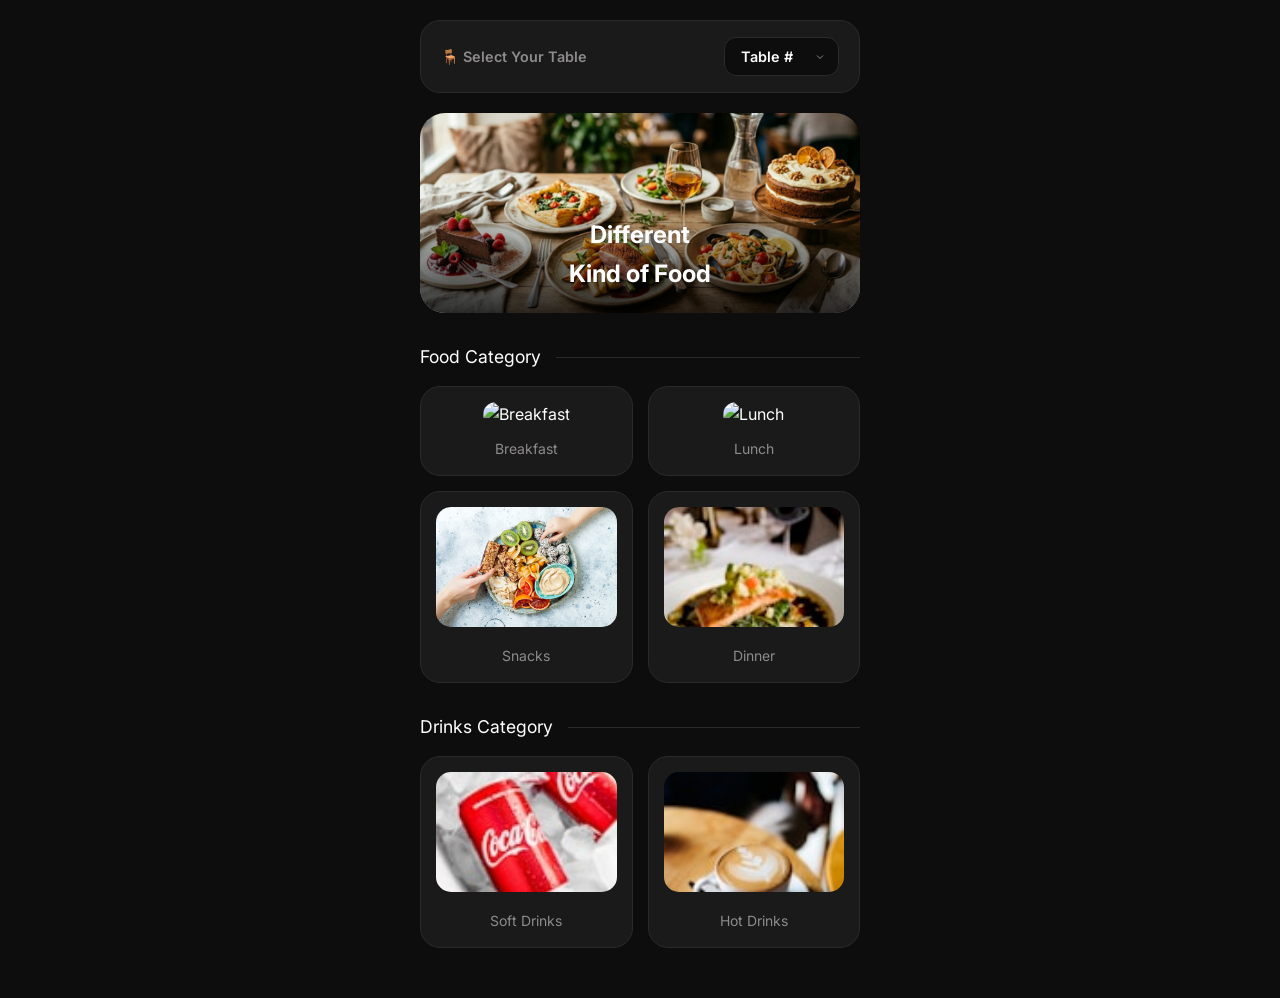
==== commit 03fc9b17: "Remove header and discount banner sections from HTML" ====
--- a/index.html
+++ b/index.html
@@ -14,11 +14,6 @@
 
 <body>
     <div class="container">
-        <header style="height: 60px;">
-            <div class="back-icon" style="visibility: hidden;">←</div>
-            <div class="logo-space" style="flex: 1;"></div>
-            <div class="menu-space" style="width: 24px;"></div>
-        </header>
 
         <!-- Table Number Selector -->
         <div class="table-selector" id="tableSelector">
@@ -97,16 +92,7 @@
                 </div>
             </div>
         </section>
-        <section class="discount-banner">
-            <div class="discount-text">
-                <h2>15%<br><span style="font-size: 0.9rem; font-weight: 400;">Discount</span></h2>
-                <p style="font-size: 0.7rem;">From Our Store</p>
-            </div>
-            <div class="discount-img">
-                <img src="https://images.unsplash.com/photo-1517741991040-91338b176129?q=80&w=200&auto=format&fit=crop"
-                    alt="Pancakes" loading="lazy">
-            </div>
-        </section>
+
     </div>
 
     <!-- Modal -->
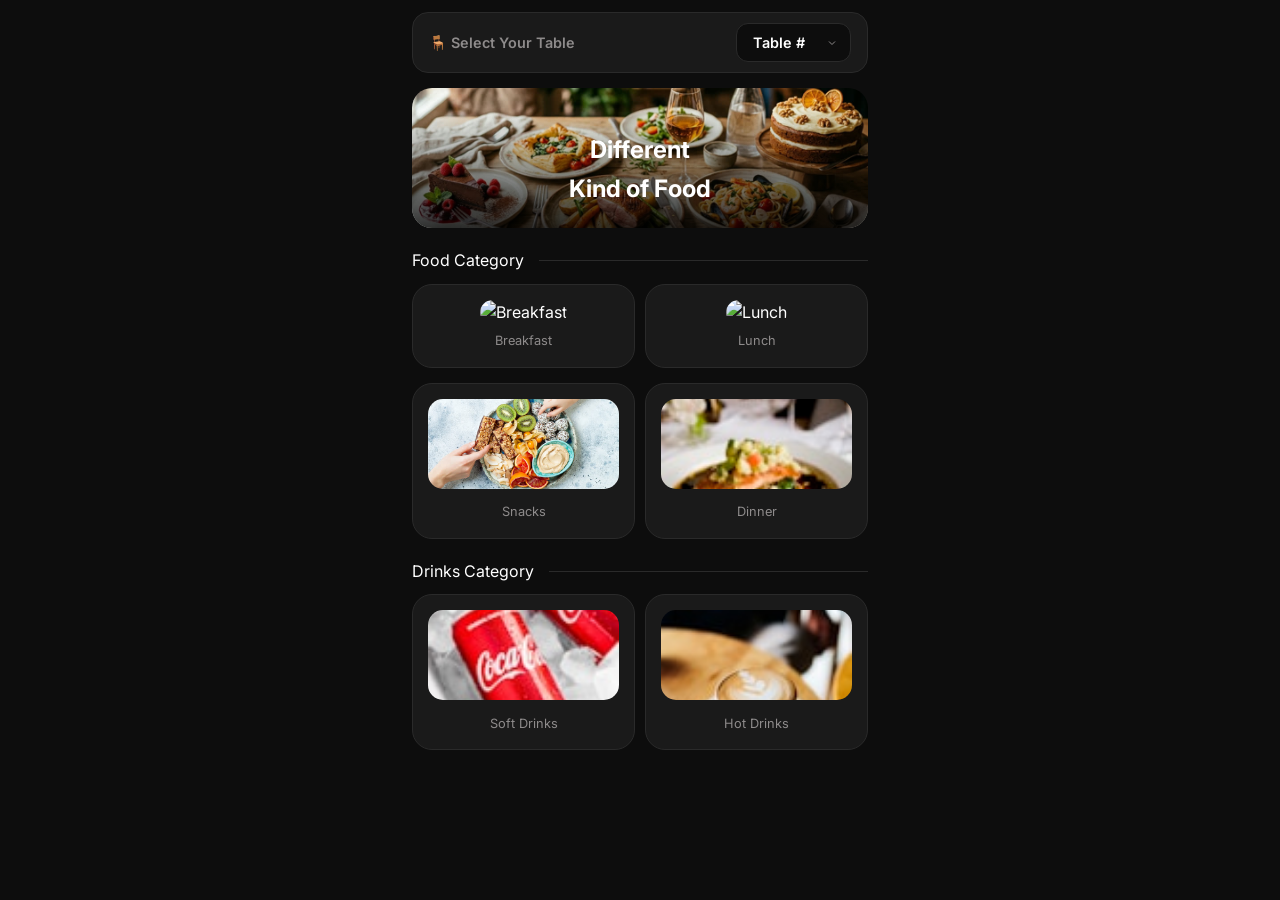
==== commit ef3da104: "Add active order tracking button in index.html Added an active order button that tracks the order st" ====
--- a/index.html
+++ b/index.html
@@ -13,6 +13,11 @@
 </head>
 
 <body>
+    <!-- Active Order Button -->
+    <a href="#" id="activeOrderBtn" class="active-order-btn" style="display: none;">
+        🕒 Track Order
+    </a>
+
     <div class="container">
 
         <!-- Table Number Selector -->
@@ -207,6 +212,14 @@
             sessionStorage.setItem('tableNumber', e.target.value);
         });
 
+        // Check active order
+        const activeOrder = localStorage.getItem('activeOrder');
+        if (activeOrder) {
+            const trackBtn = document.getElementById('activeOrderBtn');
+            trackBtn.style.display = 'flex';
+            trackBtn.href = `track.html#${activeOrder}`;
+        }
+
         // ===== MODAL =====
         function showModal(category) {
             const modal = document.getElementById('categoryModal');
@@ -361,6 +374,7 @@
                 await set(newOrderRef, order);
 
                 const orderKey = newOrderRef.key;
+                localStorage.setItem('activeOrder', orderKey);
 
                 showToast(`✅ Order #${orderNumber} placed successfully!`);
 
--- a/style.css
+++ b/style.css
@@ -29,7 +29,7 @@
     max-width: 480px;
     margin: 0 auto;
     min-height: 100vh;
-    padding: 20px;
+    padding: 12px;
     position: relative;
     background-color: var(--bg-dark);
 }
@@ -42,7 +42,7 @@
 }
 
 .text-sm {
-    font-size: 0.875rem;
+    font-size: 0.8rem;
     color: var(--text-gray);
 }
 
@@ -135,10 +135,10 @@
 /* Hero Section */
 .hero {
     position: relative;
-    border-radius: 25px;
+    border-radius: 20px;
     overflow: hidden;
-    margin-bottom: 30px;
-    height: 200px;
+    margin-bottom: 20px;
+    height: 140px;
 }
 
 .hero img {
@@ -163,12 +163,12 @@
 
 /* Category Grid */
 .category-section {
-    margin-bottom: 30px;
+    margin-bottom: 20px;
 }
 
 .section-title {
-    font-size: 1.1rem;
-    margin-bottom: 15px;
+    font-size: 1rem;
+    margin-bottom: 10px;
     display: flex;
     justify-content: space-between;
     align-items: center;
@@ -185,7 +185,7 @@
 .grid-wrapper {
     display: grid;
     grid-template-columns: repeat(3, 1fr);
-    gap: 15px;
+    gap: 10px;
 }
 
 .food-item-grid {
@@ -201,8 +201,8 @@
 }
 
 .food-item-grid img {
-    height: 120px;
-    margin-bottom: 10px;
+    height: 90px;
+    margin-bottom: 6px;
     transition: transform 0.3s ease;
 }
 
@@ -321,10 +321,11 @@
     background: var(--card-dark);
     width: 100%;
     max-width: 400px;
-    border-radius: 30px;
+    border-radius: 20px;
     border: 1px solid var(--border-color);
-    padding: 25px;
-    max-height: 80vh;
+    padding: 15px;
+    padding-bottom: 80px;
+    max-height: 85vh;
     overflow-y: auto;
     position: relative;
     animation: slideUp 0.3s ease-out;
@@ -365,8 +366,8 @@
 
 .modal-item {
     background: rgba(255, 255, 255, 0.05);
-    border-radius: 15px;
-    padding: 12px;
+    border-radius: 12px;
+    padding: 10px;
     display: flex;
     gap: 12px;
     align-items: center;
@@ -430,9 +431,9 @@
 .table-selector {
     background: var(--card-dark);
     border: 1px solid var(--border-color);
-    border-radius: 20px;
-    padding: 16px 20px;
-    margin-bottom: 20px;
+    border-radius: 16px;
+    padding: 10px 16px;
+    margin-bottom: 15px;
     display: flex;
     align-items: center;
     justify-content: space-between;
@@ -480,8 +481,8 @@
 }
 
 .qty-btn {
-    width: 30px;
-    height: 30px;
+    width: 26px;
+    height: 26px;
     border-radius: 8px;
     border: 1px solid var(--border-color);
     background: var(--bg-dark);
@@ -515,19 +516,19 @@
 /* ========== FLOATING CART BUTTON ========== */
 .cart-fab {
     position: fixed;
-    bottom: 24px;
+    bottom: 16px;
     left: 50%;
     transform: translateX(-50%) translateY(100px);
     background: linear-gradient(135deg, var(--primary-red), #e03e3e);
     color: white;
     border: none;
     border-radius: 20px;
-    padding: 14px 28px;
+    padding: 12px 24px;
     font-family: var(--font-main);
     font-size: 0.95rem;
     font-weight: 700;
     cursor: pointer;
-    z-index: 500;
+    z-index: 1500;
     display: flex;
     align-items: center;
     gap: 12px;
@@ -563,6 +564,31 @@
     justify-content: center;
     font-size: 0.75rem;
     font-weight: 800;
+}
+
+/* ========== ACTIVE ORDER BUTTON ========== */
+.active-order-btn {
+    position: fixed;
+    top: 20px;
+    right: 20px;
+    background: var(--card-dark);
+    color: var(--primary-red);
+    border: 1px solid var(--border-color);
+    padding: 10px 16px;
+    border-radius: 20px;
+    font-size: 0.85rem;
+    font-weight: 700;
+    text-decoration: none;
+    z-index: 500;
+    box-shadow: 0 4px 15px rgba(0,0,0,0.5);
+    display: flex;
+    align-items: center;
+    gap: 8px;
+    transition: all 0.2s;
+}
+
+.active-order-btn:hover {
+    border-color: var(--primary-red);
 }
 
 /* ========== ORDER SUMMARY OVERLAY ========== */
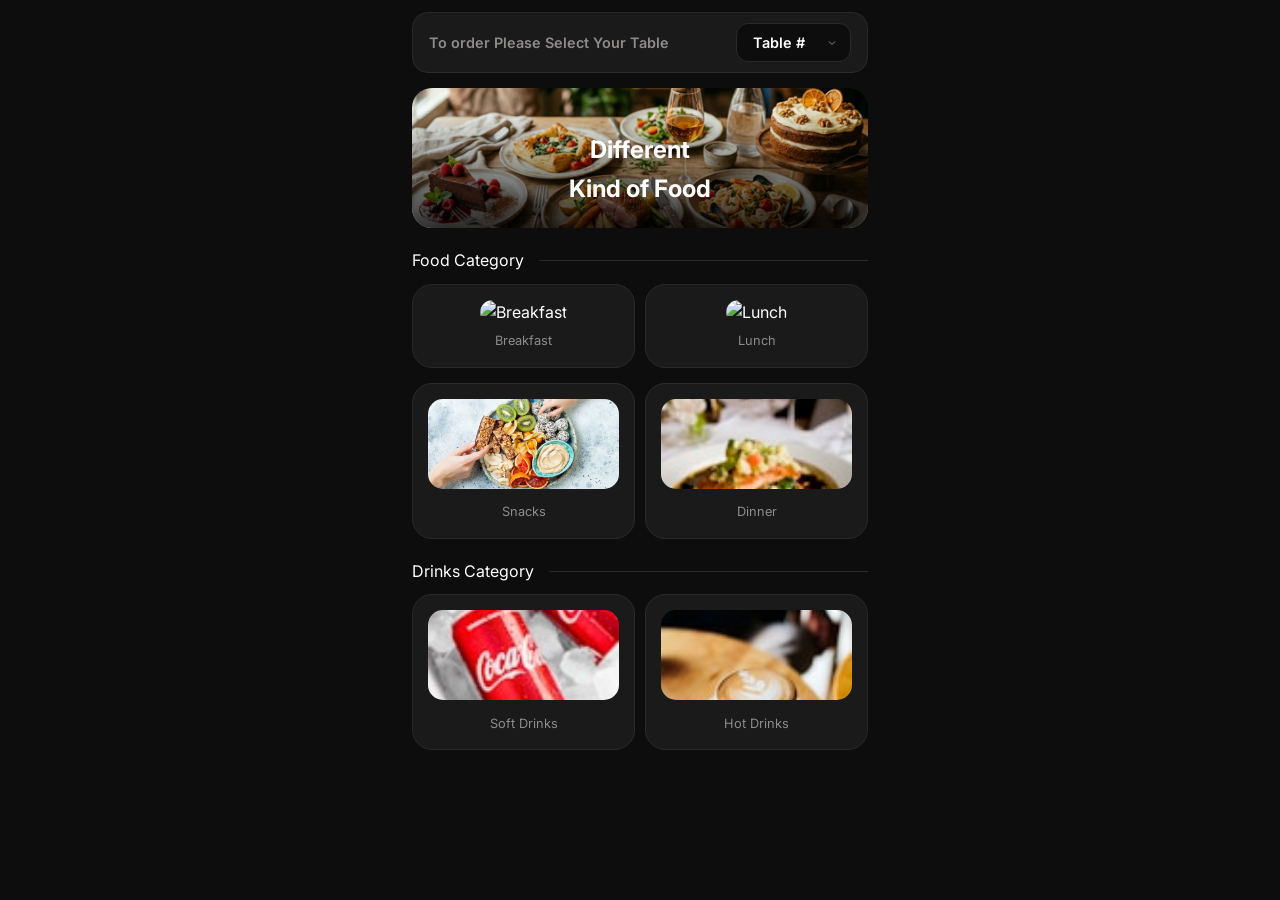
==== commit caa5acef: "Update table selector label for clarity" ====
--- a/index.html
+++ b/index.html
@@ -22,7 +22,7 @@
 
         <!-- Table Number Selector -->
         <div class="table-selector" id="tableSelector">
-            <div class="table-selector-label">🪑 Select Your Table</div>
+            <div class="table-selector-label">To order Please Select Your Table</div>
             <select id="tableNumber">
                 <option value="" disabled selected>Table #</option>
                 <option value="1">Table 1</option>
@@ -316,7 +316,10 @@
                             <div class="summary-item-name">${item.name}</div>
                             <div class="summary-item-meta">${item.quantity}x @ ${item.price.toFixed(2)} Birr</div>
                         </div>
-                        <div class="summary-item-total">${itemTotal.toFixed(2)} Birr</div>
+                        <div class="summary-item-actions">
+                            <div class="summary-item-total">${itemTotal.toFixed(2)} Birr</div>
+                            <button class="summary-item-delete" onclick="removeFromCart('${item.name}', '${item.img}')">✕</button>
+                        </div>
                     </div>
                 `;
             });
@@ -415,6 +418,16 @@
             document.getElementById('categoryModal').style.display = 'none';
         }
 
+        function removeFromCart(name, img) {
+            cart = cart.filter(c => !(c.name === name && c.img === img));
+            updateCartFab();
+            if (cart.length === 0) {
+                closeSummary();
+            } else {
+                openSummary();
+            }
+        }
+
         // Expose to global scope for HTML attributes
         window.showModal = showModal;
         window.changeQty = changeQty;
@@ -422,6 +435,7 @@
         window.openSummary = openSummary;
         window.closeSummary = closeSummary;
         window.placeFullOrder = placeFullOrder;
+        window.removeFromCart = removeFromCart;
 
         // Close modal on overlay click
         window.onclick = function (event) {
--- a/style.css
+++ b/style.css
@@ -714,11 +714,37 @@
     margin-top: 2px;
 }
 
+.summary-item-actions {
+    display: flex;
+    align-items: center;
+    gap: 12px;
+}
+
 .summary-item-total {
     font-weight: 700;
     font-size: 0.9rem;
     color: var(--primary-red);
     white-space: nowrap;
+}
+
+.summary-item-delete {
+    background: rgba(255, 75, 75, 0.1);
+    color: var(--primary-red);
+    border: none;
+    border-radius: 8px;
+    width: 28px;
+    height: 28px;
+    font-size: 0.9rem;
+    cursor: pointer;
+    display: flex;
+    align-items: center;
+    justify-content: center;
+    transition: all 0.2s;
+}
+
+.summary-item-delete:hover {
+    background: var(--primary-red);
+    color: white;
 }
 
 .summary-footer {
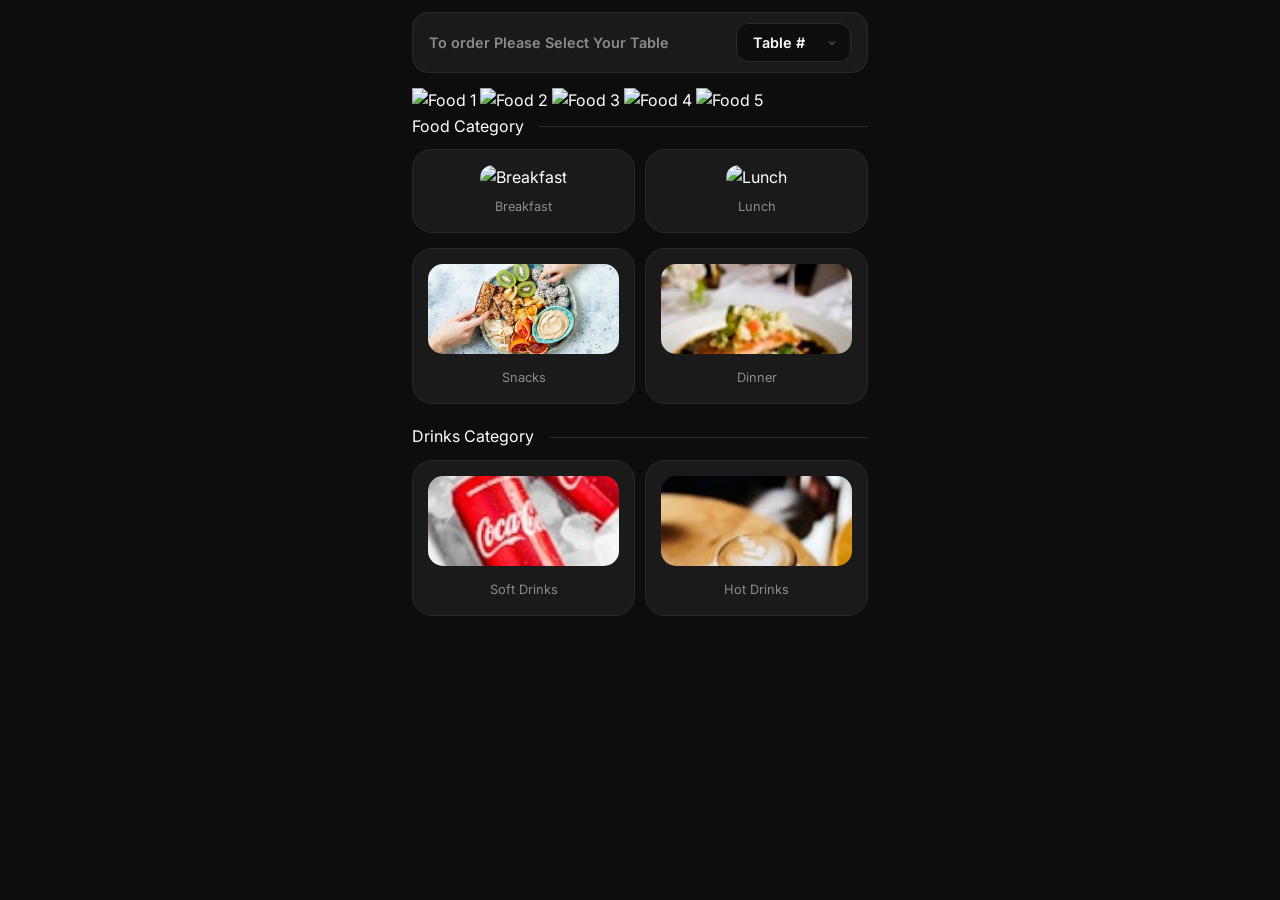
==== commit 25f75162: "Replace hero section with a slider for images" ====
--- a/index.html
+++ b/index.html
@@ -48,12 +48,12 @@
             </select>
         </div>
 
-        <section class="hero">
-            <!-- Using the generated hero banner -->
-            <img src="./assets/hero_food_banner.jpg" alt="Different Kind of Food" fetchpriority="high">
-            <div class="hero-overlay">
-                <h1 class="hero-title">Different<br>Kind of Food</h1>
-            </div>
+        <section class="hero-slider" id="heroSlider">
+            <img src="https://images.unsplash.com/photo-1504674900247-0877df9cc836?q=80&w=600&auto=format&fit=crop" class="slide active" alt="Food 1">
+            <img src="https://images.unsplash.com/photo-1546069901-ba9599a7e63c?q=80&w=600&auto=format&fit=crop" class="slide" alt="Food 2">
+            <img src="https://images.unsplash.com/photo-1565299624946-b28f40a0ae38?q=80&w=600&auto=format&fit=crop" class="slide" alt="Food 3">
+            <img src="https://images.unsplash.com/photo-1555939594-58d7cb561ad1?q=80&w=600&auto=format&fit=crop" class="slide" alt="Food 4">
+            <img src="https://images.unsplash.com/photo-1473093295043-cdd812d0e601?q=80&w=600&auto=format&fit=crop" class="slide" alt="Food 5">
         </section>
 
         <section class="category-section">
@@ -437,6 +437,17 @@
         window.placeFullOrder = placeFullOrder;
         window.removeFromCart = removeFromCart;
 
+        // ===== HERO SLIDER =====
+        let currentSlide = 0;
+        const slides = document.querySelectorAll('.hero-slider .slide');
+        if (slides.length > 0) {
+            setInterval(() => {
+                slides[currentSlide].classList.remove('active');
+                currentSlide = (currentSlide + 1) % slides.length;
+                slides[currentSlide].classList.add('active');
+            }, 1000);
+        }
+
         // Close modal on overlay click
         window.onclick = function (event) {
             const modal = document.getElementById('categoryModal');
